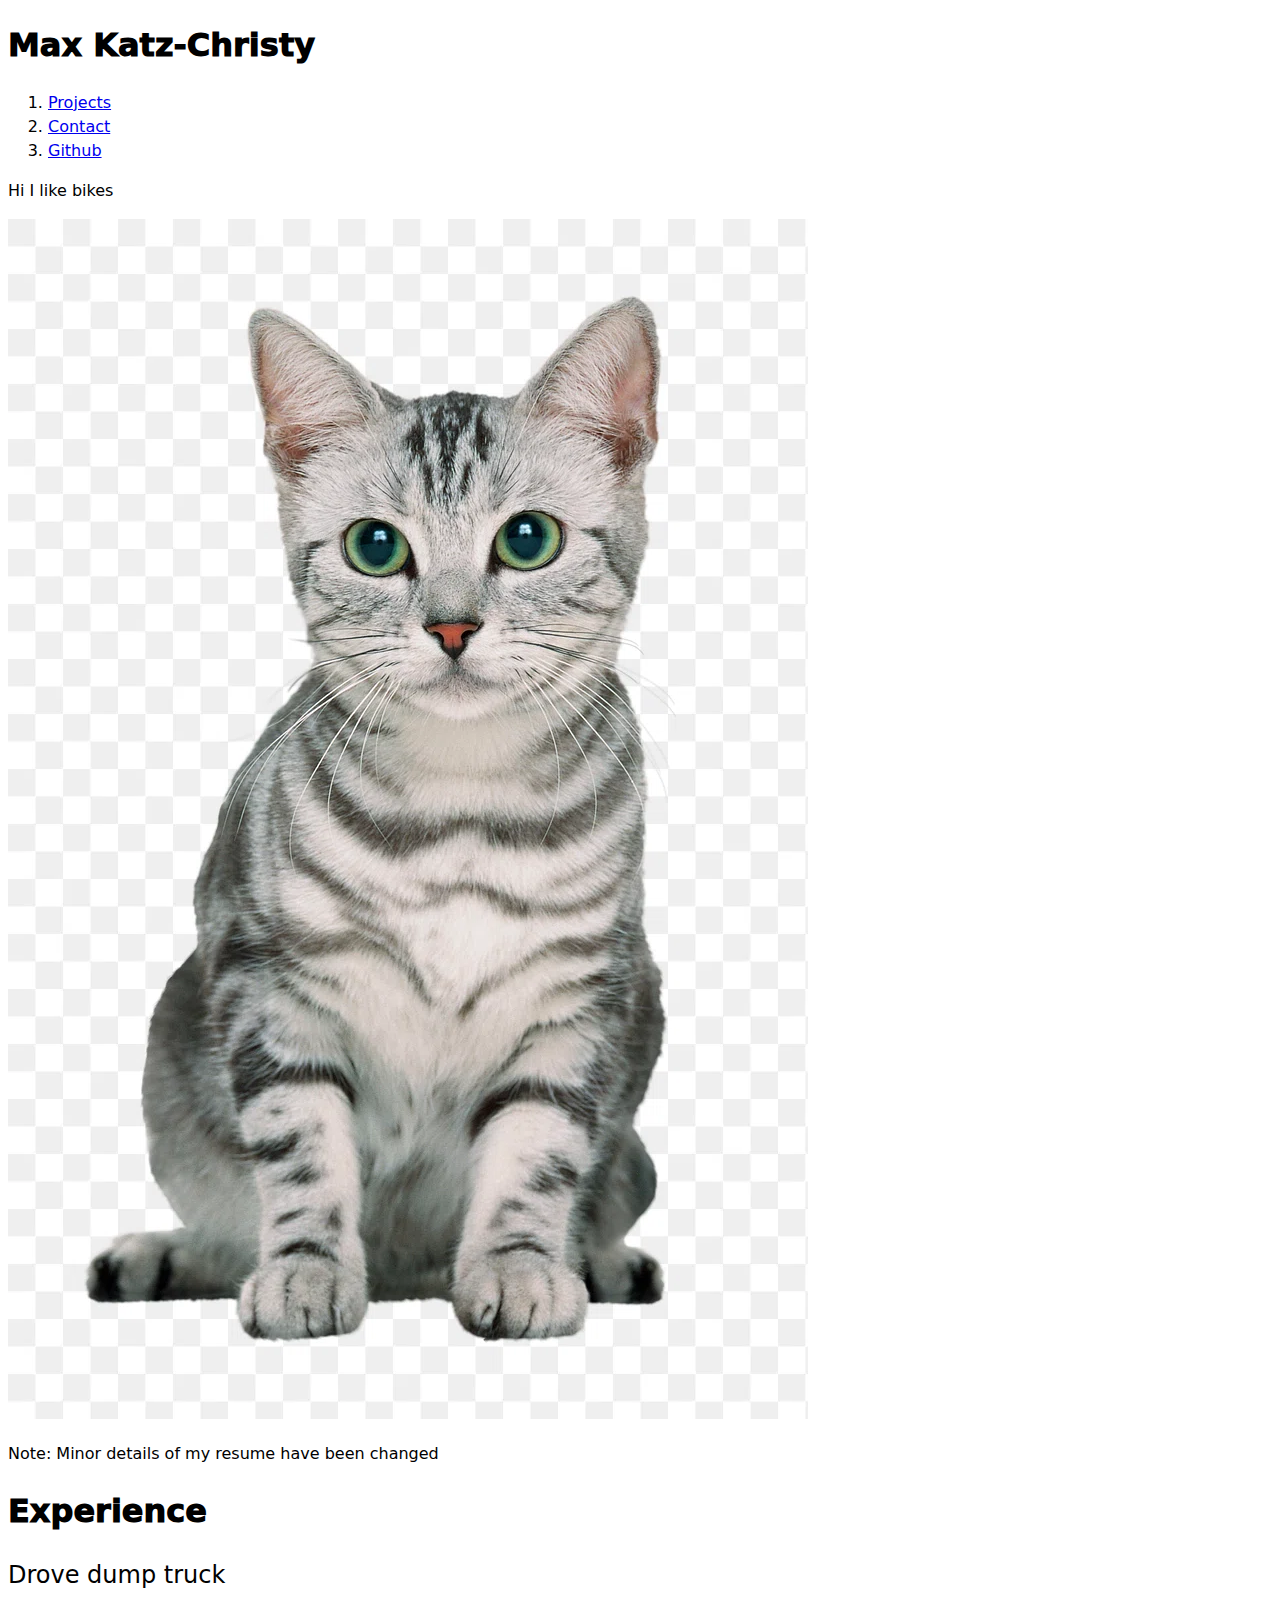
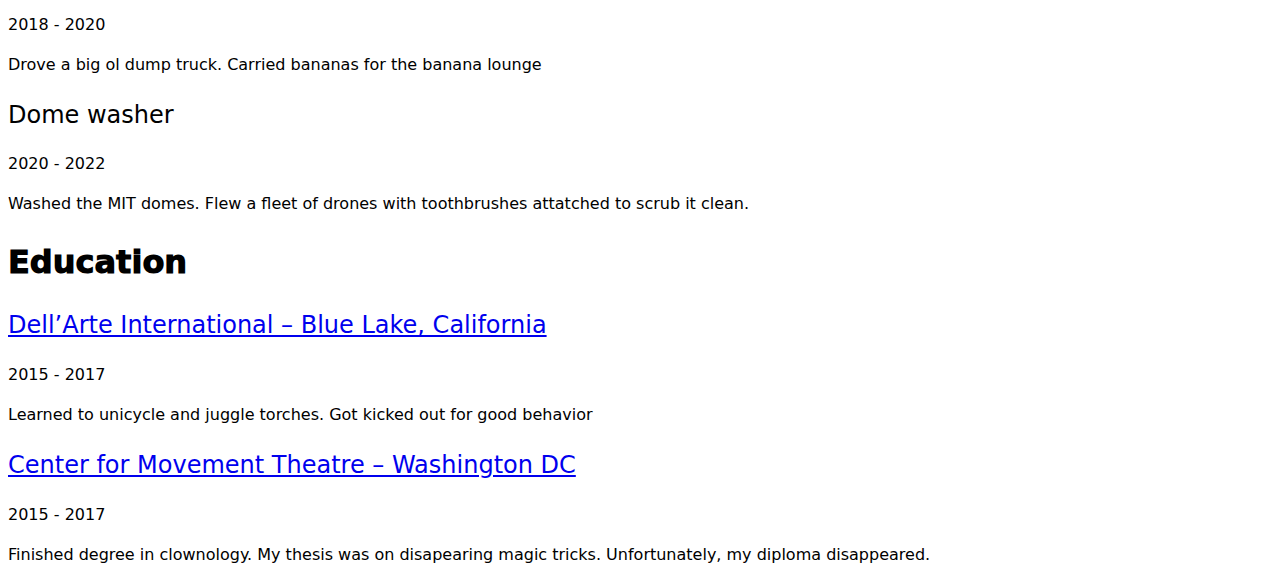
==== index.html @ 8030a89f "add resume" ====
<!DOCTYPE html>
<head>
    <link rel="stylesheet" href="style.css">
    <title>Max Katz-Christy: Personal site and portfolio</title>
</head>
<body>
    <h1>Max Katz-Christy</h1>
    <nav>
        <ol>
            <li><a href="projects/index.html">Projects</a></li>
            <li><a href="contact/index.html">Contact</a></li>
            <li><a href="https://github.com/maxtkc" target="_blank">Github</a></li>
        </ol>
    </nav>
    <p>Hi I like bikes</p>
    <img src="images/cat.webp" alt="cat" />
    <p>Note: Minor details of my resume have been changed</p>
    <article>
        <article>
            <h1>Experience</h1>
            <section>
                <h2>Drove dump truck</h2>
                <time datetime="2018-07-07T20:00:00">2018</time> - <time datetime="2020-07-07T20:00:00">2020</time>
                <p>Drove a big ol dump truck. Carried bananas for the banana lounge</p>
            </section>
            <section>
                <h2>Dome washer</h2>
                <time datetime="2020-07-07T20:00:00">2020</time> - <time datetime="2022-07-07T20:00:00">2022</time>
                <p>Washed the MIT domes. Flew a fleet of drones with toothbrushes attatched to scrub it clean.</p>
            </section>
        </article>
        <article>
            <h1>Education</h1>
            <section>
                <h2><a href="https://dellarte.com/">Dell’Arte International – Blue Lake, California</a></h2>
                <time datetime="2015-07-07T20:00:00">2015</time> - <time datetime="2017-07-07T20:00:00">2017</time>
                <p>Learned to unicycle and juggle torches. Got kicked out for good behavior</p>
            </section>
            <section>
                <h2><a href="https://www.thisisthecenter.com/">Center for Movement Theatre – Washington DC</a></h2>
                <time datetime="2017-07-07T20:00:00">2015</time> - <time datetime="2019-07-07T20:00:00">2017</time>
                <p>Finished degree in clownology. My thesis was on disapearing magic tricks. Unfortunately, my diploma disappeared.</p>
            </section>
        </article>
    </article>
</body>
---- style.css ----
body {
 /* Set line height to 1.5 times the font size
    and use the OS’s UI font as the website font
  */
 font: 100%/1.5 system-ui;
}

label, input, textarea, button {
	/* Make these elements behave like block elements,
	   i.e. create line breaks before and after
	 */
	display: block;
}

label {
	/* Add some space before and after each label */
	margin-block: 1em; /* em is a unit that scales with the font size */
}

input, textarea {
	/* Fill the whole available width. */
	width: 100%;

	/* Special sizing mode that makes the element’s width
	   include internal spacing (padding) and borders
	 */
	box-sizing: border-box;

	/* Use the same font and font metrics as the rest of the page */
	font: inherit;
}

h1 {
    font-weight: 1000
}
h2 {
    font-weight: 300
}
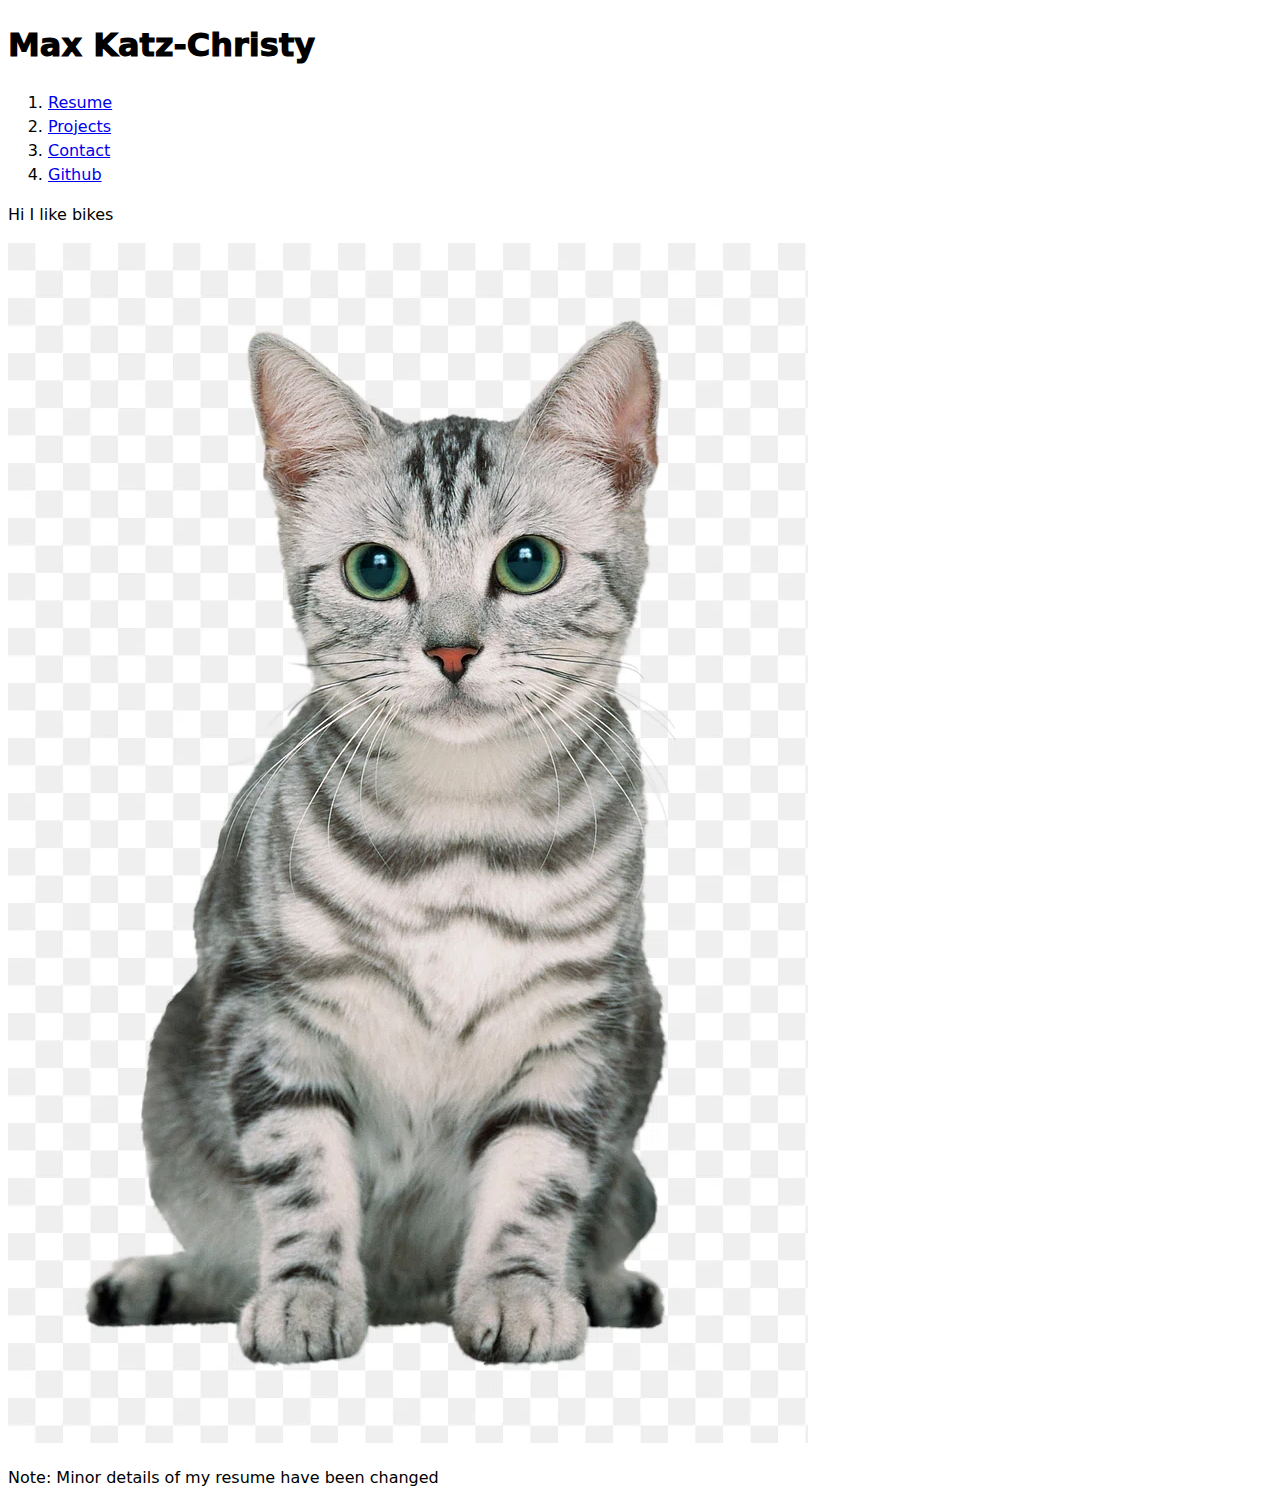
==== commit 3fd1170b: "add resume separately" ====
--- a/index.html
+++ b/index.html
@@ -7,6 +7,7 @@
     <h1>Max Katz-Christy</h1>
     <nav>
         <ol>
+            <li><a href="resume.html">Resume</a></li>
             <li><a href="projects/index.html">Projects</a></li>
             <li><a href="contact/index.html">Contact</a></li>
             <li><a href="https://github.com/maxtkc" target="_blank">Github</a></li>
@@ -15,32 +16,4 @@
     <p>Hi I like bikes</p>
     <img src="images/cat.webp" alt="cat" />
     <p>Note: Minor details of my resume have been changed</p>
-    <article>
-        <article>
-            <h1>Experience</h1>
-            <section>
-                <h2>Drove dump truck</h2>
-                <time datetime="2018-07-07T20:00:00">2018</time> - <time datetime="2020-07-07T20:00:00">2020</time>
-                <p>Drove a big ol dump truck. Carried bananas for the banana lounge</p>
-            </section>
-            <section>
-                <h2>Dome washer</h2>
-                <time datetime="2020-07-07T20:00:00">2020</time> - <time datetime="2022-07-07T20:00:00">2022</time>
-                <p>Washed the MIT domes. Flew a fleet of drones with toothbrushes attatched to scrub it clean.</p>
-            </section>
-        </article>
-        <article>
-            <h1>Education</h1>
-            <section>
-                <h2><a href="https://dellarte.com/">Dell’Arte International – Blue Lake, California</a></h2>
-                <time datetime="2015-07-07T20:00:00">2015</time> - <time datetime="2017-07-07T20:00:00">2017</time>
-                <p>Learned to unicycle and juggle torches. Got kicked out for good behavior</p>
-            </section>
-            <section>
-                <h2><a href="https://www.thisisthecenter.com/">Center for Movement Theatre – Washington DC</a></h2>
-                <time datetime="2017-07-07T20:00:00">2015</time> - <time datetime="2019-07-07T20:00:00">2017</time>
-                <p>Finished degree in clownology. My thesis was on disapearing magic tricks. Unfortunately, my diploma disappeared.</p>
-            </section>
-        </article>
-    </article>
 </body>
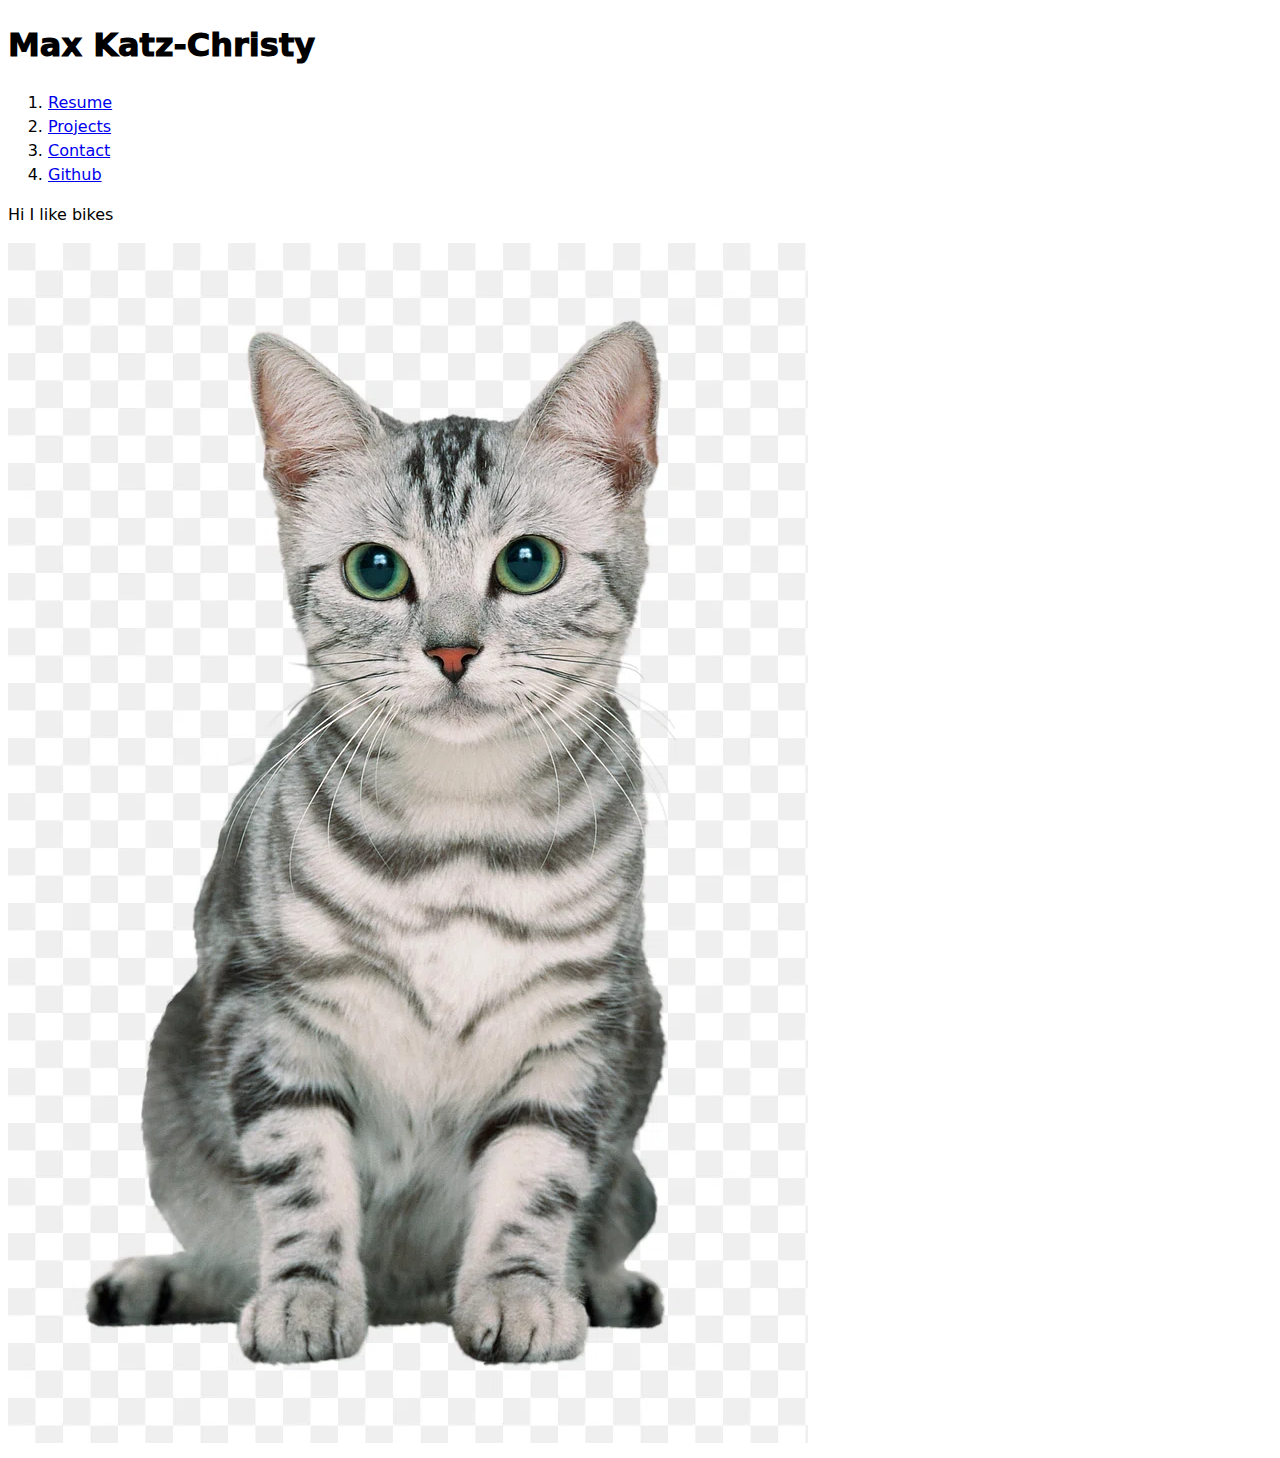
==== commit 76a225a8: "fix style ref and note" ====
--- a/index.html
+++ b/index.html
@@ -15,5 +15,4 @@
     </nav>
     <p>Hi I like bikes</p>
     <img src="images/cat.webp" alt="cat" />
-    <p>Note: Minor details of my resume have been changed</p>
 </body>
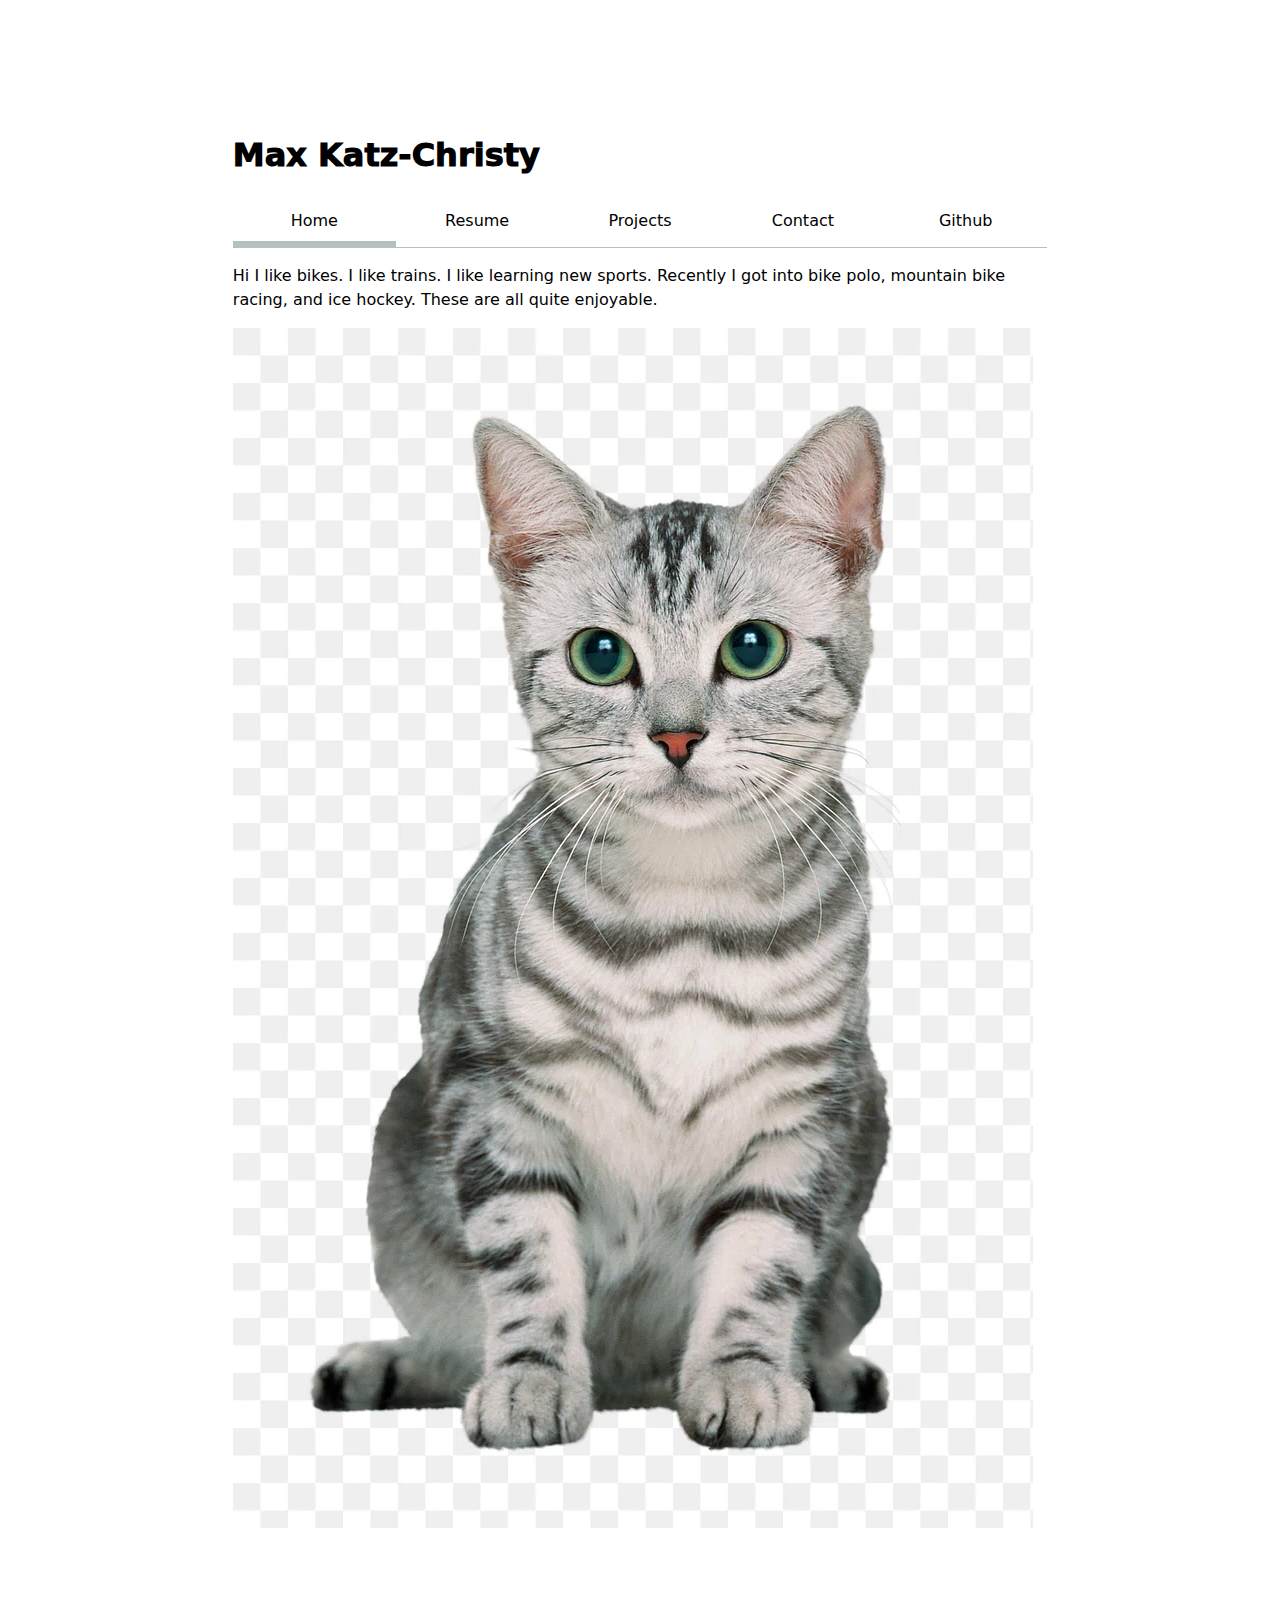
==== commit 87f849ae: "lab 2" ====
--- a/index.html
+++ b/index.html
@@ -6,13 +6,14 @@
 <body>
     <h1>Max Katz-Christy</h1>
     <nav>
-        <ol>
+        <ul>
+            <li><a href="index.html" class="current">Home</a></li>
             <li><a href="resume.html">Resume</a></li>
             <li><a href="projects/index.html">Projects</a></li>
             <li><a href="contact/index.html">Contact</a></li>
             <li><a href="https://github.com/maxtkc" target="_blank">Github</a></li>
-        </ol>
+        </ul>
     </nav>
-    <p>Hi I like bikes</p>
+    <p>Hi I like bikes. I like trains. I like learning new sports. Recently I got into bike polo, mountain bike racing, and ice hockey. These are all quite enjoyable.</p>
     <img src="images/cat.webp" alt="cat" />
 </body>
--- a/style.css
+++ b/style.css
@@ -1,33 +1,31 @@
+:root {
+    --color-accent: oklch(65% 50% 0);
+}
 body {
  /* Set line height to 1.5 times the font size
     and use the OS’s UI font as the website font
   */
  font: 100%/1.5 system-ui;
+ max-width: 100ch;
+ margin-inline: max(1em, (100% - 100ch) / 2);
+ padding: 10ch;
+ accent-color: var(--color-accent);
 }
 
-label, input, textarea, button {
-	/* Make these elements behave like block elements,
-	   i.e. create line breaks before and after
-	 */
-	display: block;
+button {
+ font: 100%/1.5 system-ui;
 }
 
-label {
-	/* Add some space before and after each label */
-	margin-block: 1em; /* em is a unit that scales with the font size */
+form {
+    display: grid;
+    grid-template-columns: auto 1fr;
+    gap: 1em;
 }
 
-input, textarea {
-	/* Fill the whole available width. */
-	width: 100%;
-
-	/* Special sizing mode that makes the element’s width
-	   include internal spacing (padding) and borders
-	 */
-	box-sizing: border-box;
-
-	/* Use the same font and font metrics as the rest of the page */
-	font: inherit;
+label, button {
+    display: grid;
+    grid-template-columns: subgrid;
+    grid-column: 1 / -1;
 }
 
 h1 {
@@ -36,3 +34,43 @@
 h2 {
     font-weight: 300
 }
+nav ul, nav li {
+    display: contents;
+}
+nav {
+    display: flex;
+    margin-bottom: 1em;
+    border-bottom: 1px solid oklch(80% 3% 200);
+}
+.current {
+    border-bottom: 0.4em solid oklch(80% 3% 200);
+}
+nav a {
+    flex: 1;
+    text-decoration: none;
+    color: inherit;
+    text-align: center;
+    padding: 0.5em;
+}
+nav a:hover {
+    border-bottom: 0.4em solid var(--color-accent);
+}
+
+img {
+    max-width: 100%;
+}
+
+.projects {
+    display: grid;
+    grid-template-columns: repeat(auto-fill, minmax(15em, 1fr));
+    gap: 1em;
+}
+
+.projects article {
+    display: grid;
+    grid-template-rows: subgrid;
+    grid-row: span 3;
+}
+.projects article h2 {
+    margin: 0;
+}
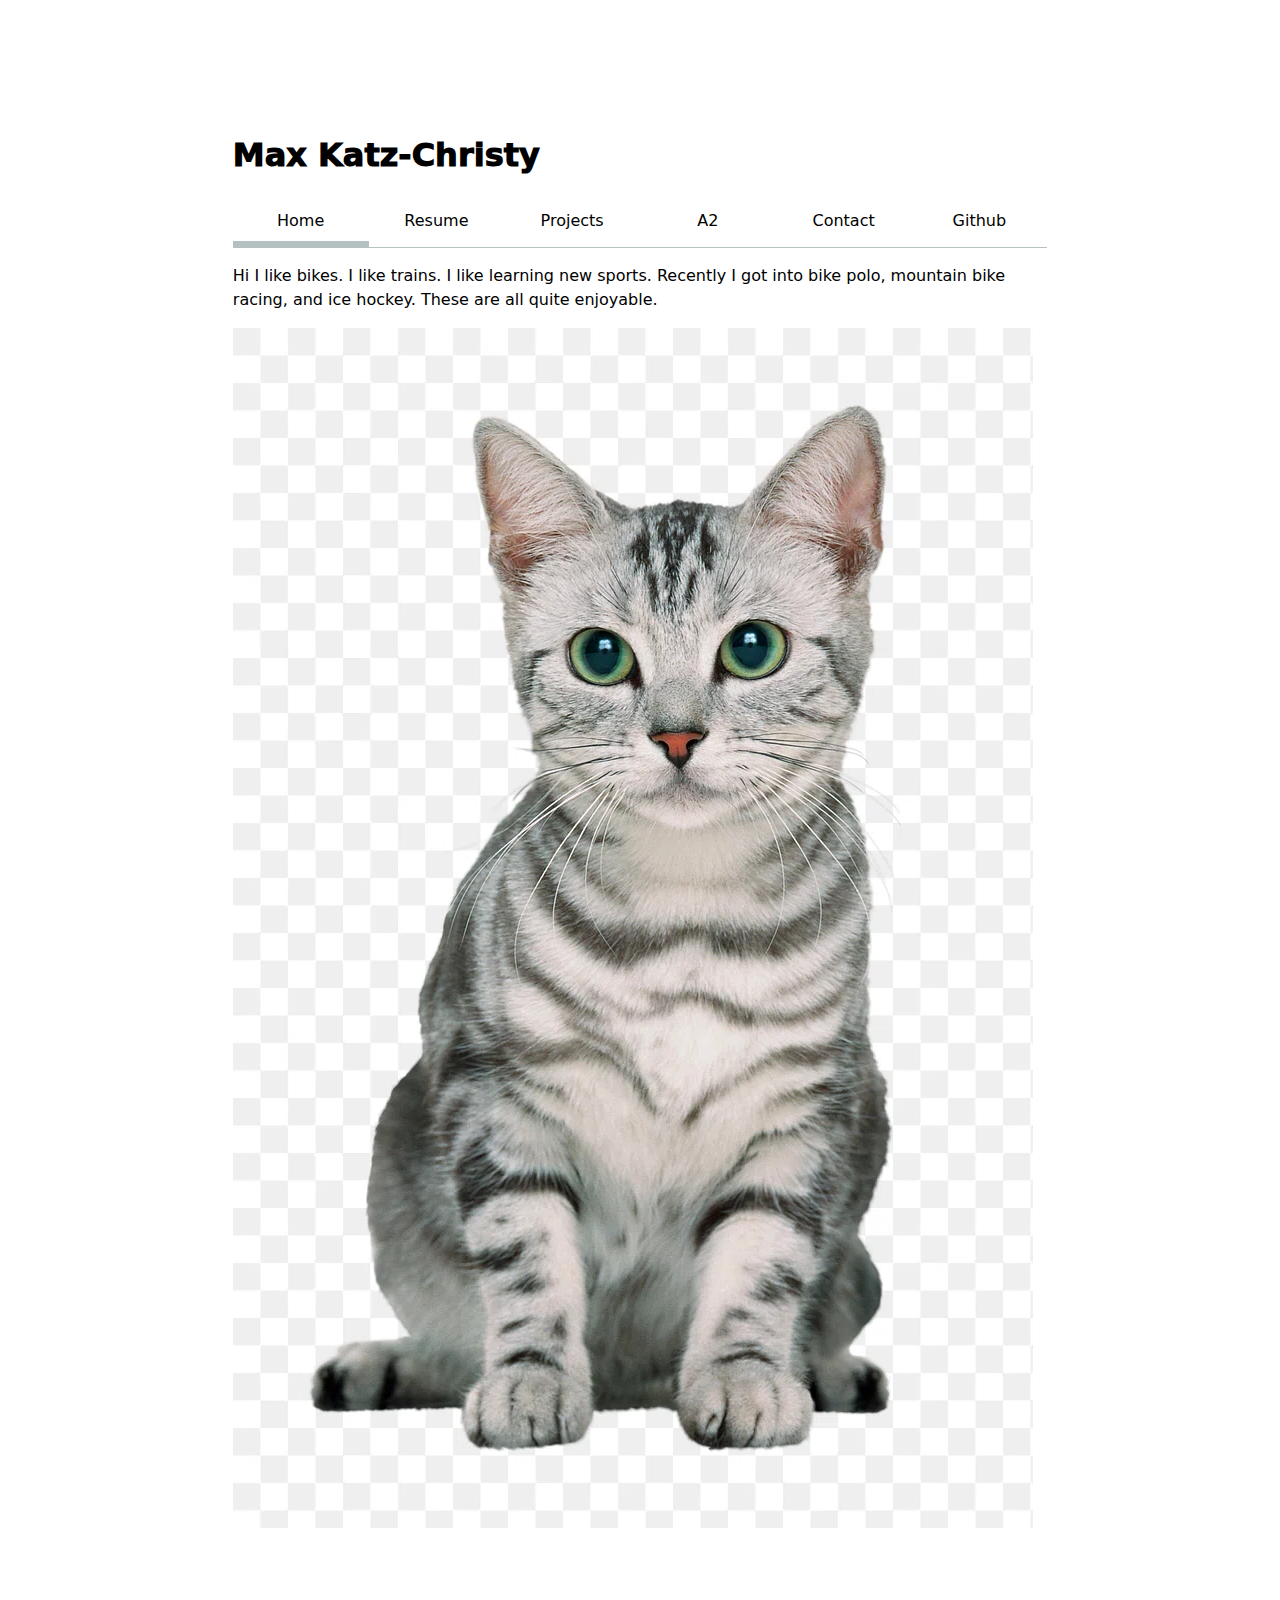
==== commit acd379f7: "add A2" ====
--- a/index.html
+++ b/index.html
@@ -10,6 +10,7 @@
             <li><a href="index.html" class="current">Home</a></li>
             <li><a href="resume.html">Resume</a></li>
             <li><a href="projects/index.html">Projects</a></li>
+            <li><a href="A2.html">A2</a></li>
             <li><a href="contact/index.html">Contact</a></li>
             <li><a href="https://github.com/maxtkc" target="_blank">Github</a></li>
         </ul>
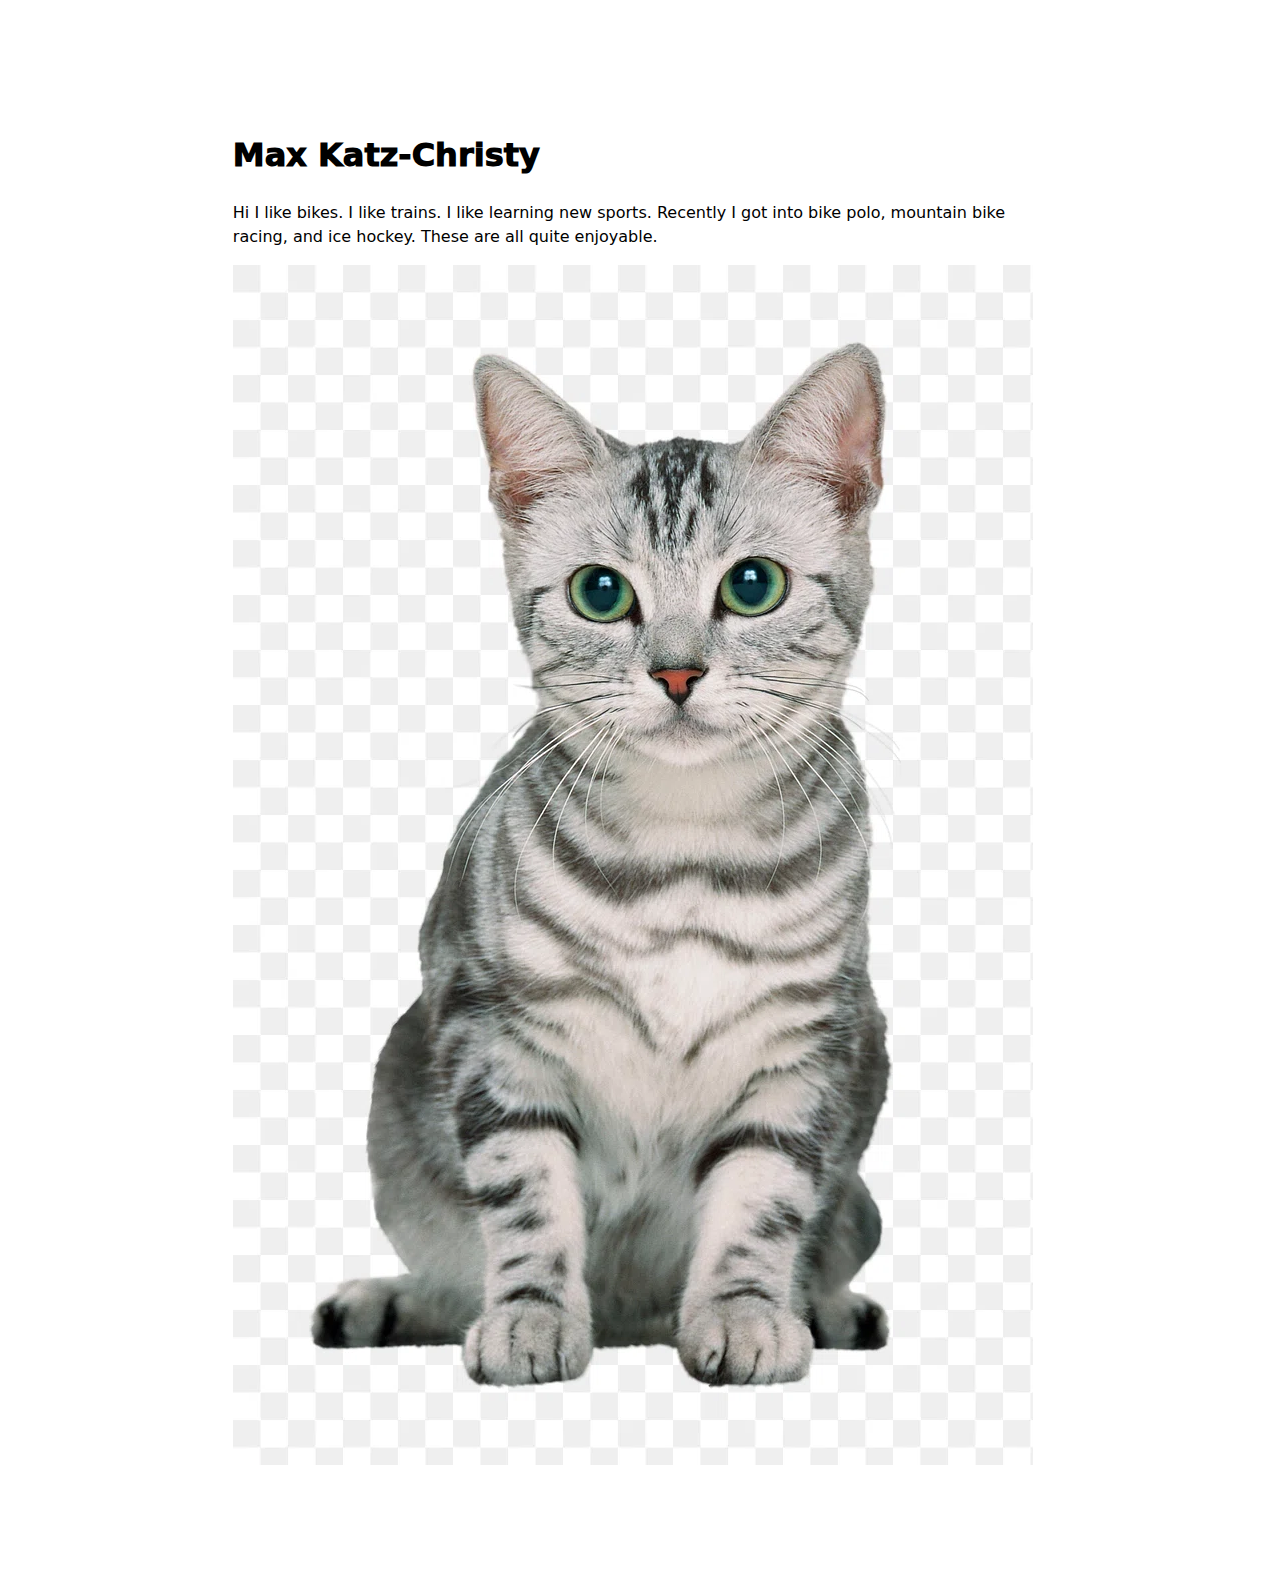
==== commit 0066286d: "step 3" ====
--- a/index.html
+++ b/index.html
@@ -1,20 +1,11 @@
 <!DOCTYPE html>
 <head>
+    <title>Max Katz-Christy: Personal site and portfolio</title>
     <link rel="stylesheet" href="style.css">
-    <title>Max Katz-Christy: Personal site and portfolio</title>
+    <script src="global.js" type="module"></script>
 </head>
 <body>
     <h1>Max Katz-Christy</h1>
-    <nav>
-        <ul>
-            <li><a href="index.html" class="current">Home</a></li>
-            <li><a href="resume.html">Resume</a></li>
-            <li><a href="projects/index.html">Projects</a></li>
-            <li><a href="A2.html">A2</a></li>
-            <li><a href="contact/index.html">Contact</a></li>
-            <li><a href="https://github.com/maxtkc" target="_blank">Github</a></li>
-        </ul>
-    </nav>
     <p>Hi I like bikes. I like trains. I like learning new sports. Recently I got into bike polo, mountain bike racing, and ice hockey. These are all quite enjoyable.</p>
     <img src="images/cat.webp" alt="cat" />
 </body>
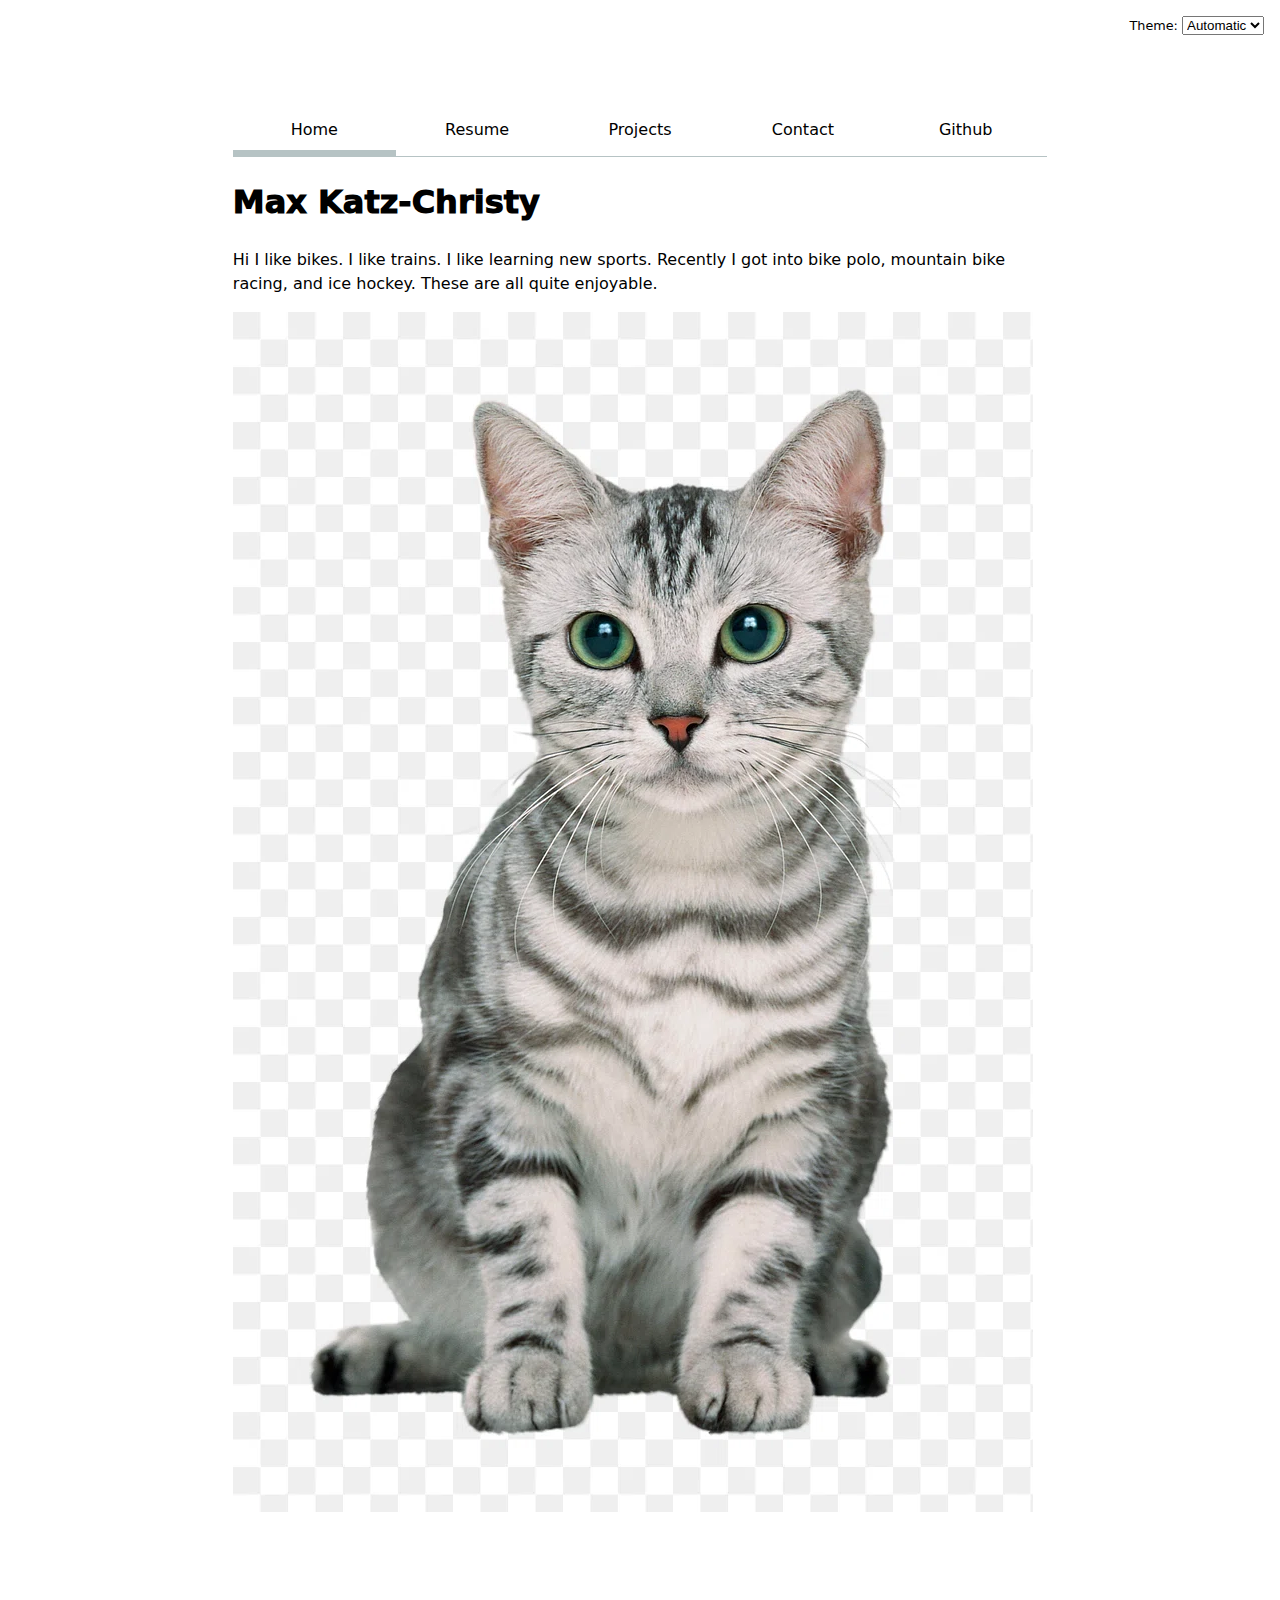
==== commit 88ef5cc8: "fix relative links" ====
--- a/index.html
+++ b/index.html
@@ -1,4 +1,5 @@
 <!DOCTYPE html>
+<html class="home">
 <head>
     <title>Max Katz-Christy: Personal site and portfolio</title>
     <link rel="stylesheet" href="style.css">
@@ -9,3 +10,4 @@
     <p>Hi I like bikes. I like trains. I like learning new sports. Recently I got into bike polo, mountain bike racing, and ice hockey. These are all quite enjoyable.</p>
     <img src="images/cat.webp" alt="cat" />
 </body>
+</html>
--- a/style.css
+++ b/style.css
@@ -1,19 +1,21 @@
 :root {
     --color-accent: oklch(65% 50% 0);
+    color-scheme: light dark;
 }
+
 body {
- /* Set line height to 1.5 times the font size
+    /* Set line height to 1.5 times the font size
     and use the OS’s UI font as the website font
   */
- font: 100%/1.5 system-ui;
- max-width: 100ch;
- margin-inline: max(1em, (100% - 100ch) / 2);
- padding: 10ch;
- accent-color: var(--color-accent);
+    font: 100%/1.5 system-ui;
+    max-width: 100ch;
+    margin-inline: max(1em, (100% - 100ch) / 2);
+    padding: 10ch;
+    accent-color: var(--color-accent);
 }
 
 button {
- font: 100%/1.5 system-ui;
+    font: 100%/1.5 system-ui;
 }
 
 form {
@@ -22,7 +24,8 @@
     gap: 1em;
 }
 
-label, button {
+form label,
+form button {
     display: grid;
     grid-template-columns: subgrid;
     grid-column: 1 / -1;
@@ -31,20 +34,27 @@
 h1 {
     font-weight: 1000
 }
+
 h2 {
     font-weight: 300
 }
-nav ul, nav li {
+
+nav ul,
+nav li {
     display: contents;
 }
+
 nav {
+    --border-color: oklch(50% 10% 200 / 40%);
     display: flex;
     margin-bottom: 1em;
-    border-bottom: 1px solid oklch(80% 3% 200);
+    border-bottom: 1px solid var(--border-color);
 }
+
 .current {
-    border-bottom: 0.4em solid oklch(80% 3% 200);
+    border-bottom: 0.4em solid var(--border-color);
 }
+
 nav a {
     flex: 1;
     text-decoration: none;
@@ -52,6 +62,7 @@
     text-align: center;
     padding: 0.5em;
 }
+
 nav a:hover {
     border-bottom: 0.4em solid var(--color-accent);
 }
@@ -71,6 +82,15 @@
     grid-template-rows: subgrid;
     grid-row: span 3;
 }
+
 .projects article h2 {
     margin: 0;
 }
+
+.color-scheme {
+    position: absolute;
+    top: 1rem;
+    right: 1rem;
+    font: inherit;
+    font-size: 80%;
+}
